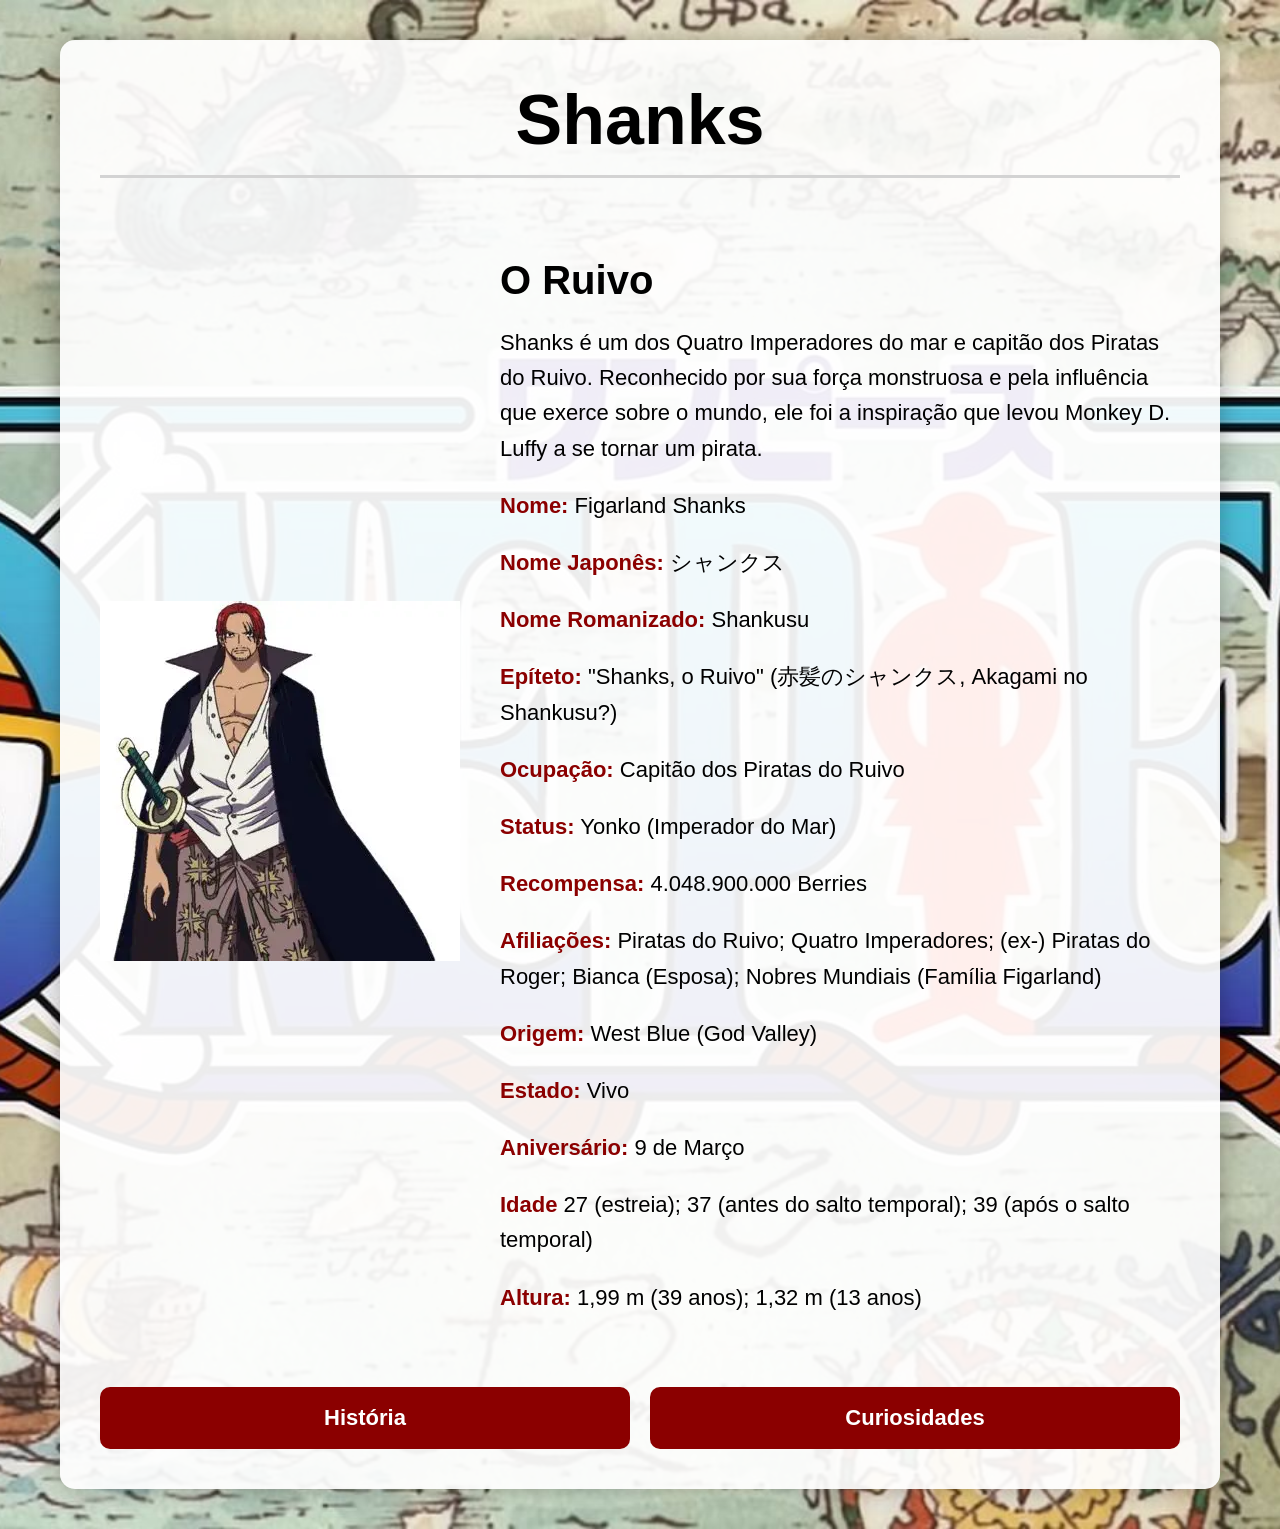
==== index.html @ 96c8075a "melhora" ====
<!DOCTYPE html>
<html lang="pt-BR">

<head>
    <meta charset="UTF-8">
    <meta name="viewport" content="width=device-width, initial-scale=1.0">
    <title>Shanks</title>

    <link rel="stylesheet" href="Site Completo/site.css">
</head>

<body>

    <div class="topoShanks">

        <h1>Shanks</h1>

        <div class="perfil">

            <img src="imagem/shanks.webp" alt="Shanks">

            <div class="info">

                <h2>O Ruivo</h2>

                <p>
                    Shanks é um dos Quatro Imperadores do mar e capitão dos Piratas do Ruivo.
                    Reconhecido por sua força monstruosa e pela influência que exerce sobre o
                    mundo, ele foi a inspiração que levou Monkey D. Luffy a se tornar um pirata.
                </p>

                <p><strong>Nome:</strong> Figarland Shanks</p>
                <p><strong>Nome Japonês:</strong> シャンクス</p>
                <p><strong>Nome Romanizado:</strong> Shankusu</p>
                <p><strong>Epíteto:</strong> "Shanks, o Ruivo" (赤髪のシャンクス, Akagami no Shankusu?)</p>
                <p><strong>Ocupação:</strong> Capitão dos Piratas do Ruivo</p>
                <p><strong>Status:</strong> Yonko (Imperador do Mar)</p>
                <p><strong>Recompensa:</strong> 4.048.900.000 Berries</p>
                <p><strong>Afiliações:</strong> Piratas do Ruivo; 
                    Quatro Imperadores;
                    (ex-) Piratas do Roger; 
                    Bianca (Esposa);
                    Nobres Mundiais (Família Figarland)</p>
                <p><strong>Origem:</strong> West Blue (God Valley)</p>
                <p><strong>Estado:</strong> Vivo</p>
                <p><strong>Aniversário:</strong> 9 de Março</p>
                <p><strong>Idade</strong> 27 (estreia); 37 (antes do salto temporal); 39 (após o salto temporal)</p>
                <p><strong>Altura:</strong> 1,99 m (39 anos);
                    1,32 m (13 anos)</p>

            </div>

        </div>

        <div class="menu">

            <a href="Site Completo/historia.html">História</a>
            <a href="Site Completo/Curiosidades.html">Curiosidades</a>

        </div>

    </div>

</body>

</html>
---- Site Completo/site.css ----
body{
    background-image: url("../imagem/mapa.jpg");
    background-size: cover;
    background-position: center;
    background-repeat: no-repeat;
    margin: 0;
    padding: 40px;
    font-family: Arial, Helvetica, sans-serif;
}
.topoShanks{
     width: 90%;
    max-width: 1400px;
    margin: auto;
    background-color: rgba(255,255,255,0.92);
    border-radius: 15px;
    padding: 40px;
    box-shadow: 0 0 25px rgba(0,0,0,0.3);
}
.topoShanks h1{
    font-size: 70px;
    margin-top: 0;
    text-align: center;
    border-bottom: 3px solid #d3d3d3;
    padding-bottom: 15px;
}
.perfil{
    display: flex;
    align-items: center;
    gap: 40px;
    margin-top: 30px;
    margin-bottom: 50px;
}
.img{
    width: 300px;
    border-radius: 10px;
    box-shadow: 0 0 15px rgba(0,0,0,0.3);
}
.info{
    flex: 1;
}
.info h2{
    font-size: 40px;
    margin-bottom: 20px;
}
.info p{
    font-size: 22px;
    line-height: 1.6;
}
.info strong{
    color: #8B0000;
}
/*menu*/
.menu{
    display: grid;
    grid-template-columns: repeat(2, 1fr);
    gap: 20px;
}
.menu a{
    background-color: #8B0000;
    color: white;
    text-decoration: none;
    text-align: center;
    padding: 18px;
    border-radius: 10px;
    font-size: 22px;
    font-weight: bold;
    transition: 0.3s;
}
/*efeito mouse*/
.menu a:hover{
    background-color: #b22222;
    transform: translateY(-5px);
}
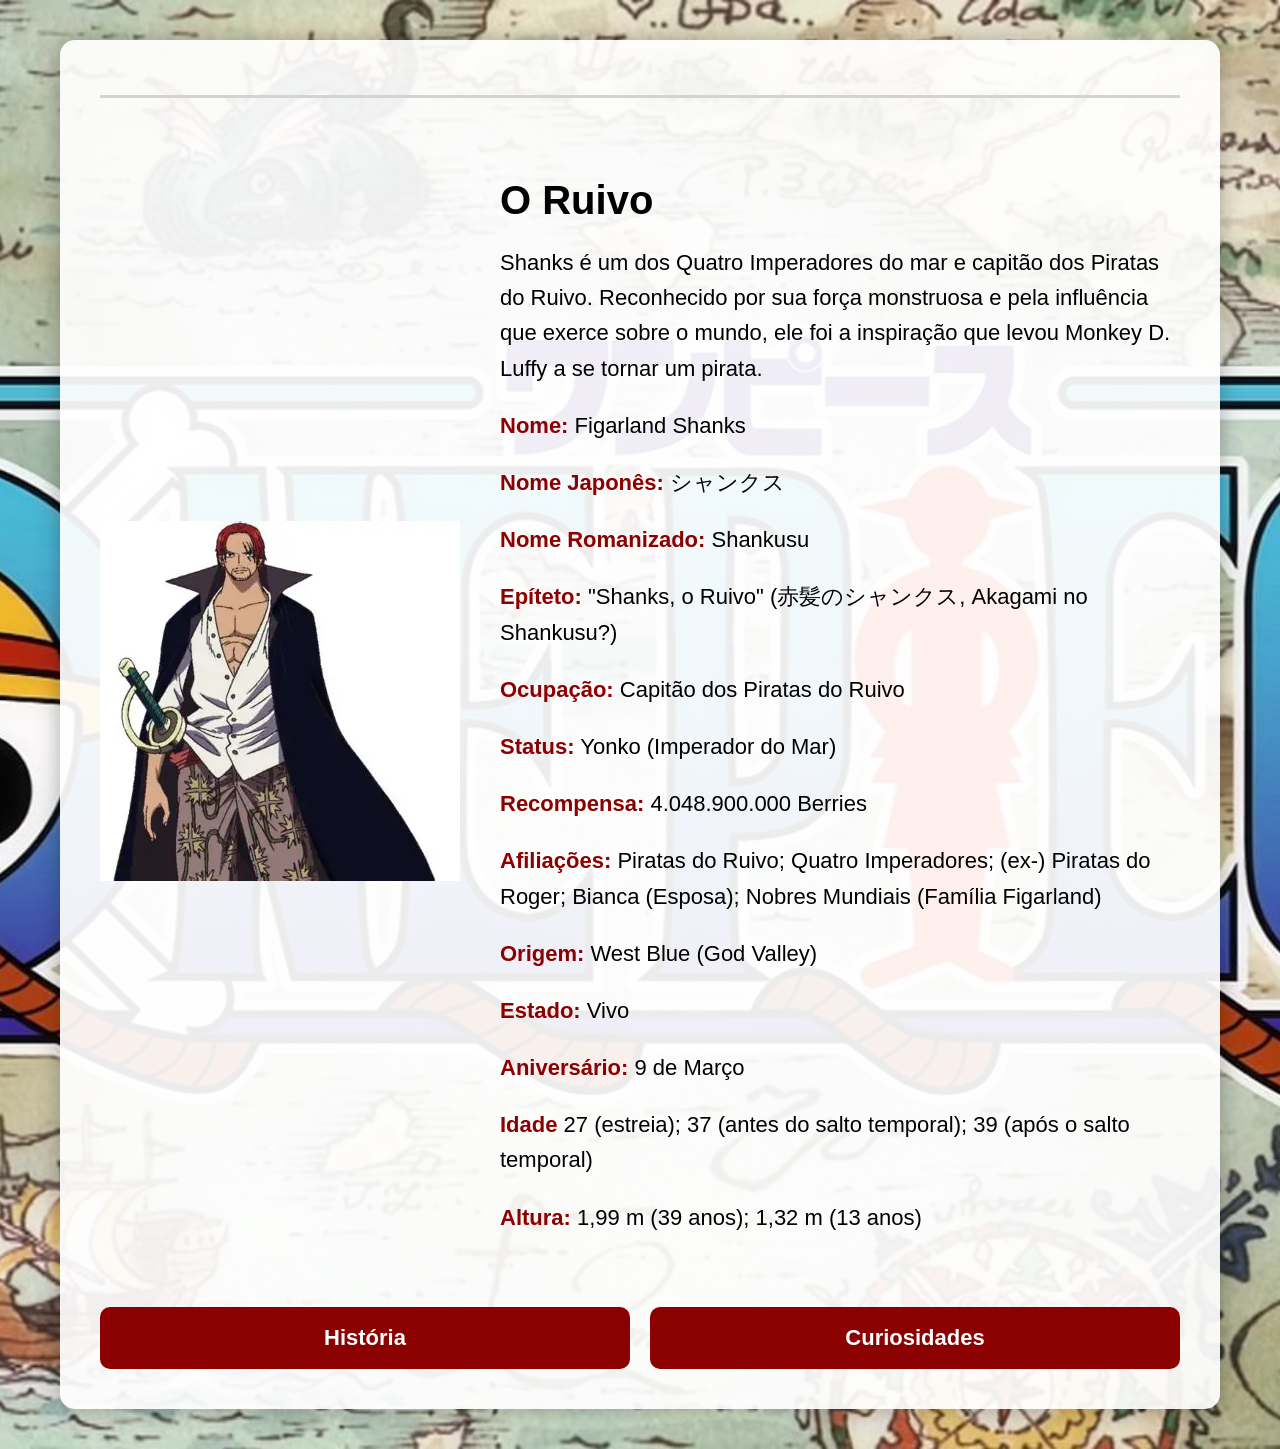
==== commit 71195451: "fvvc" ====
--- a/index.html
+++ b/index.html
@@ -13,11 +13,11 @@
 
     <div class="topoShanks">
 
-        <h1>Shanks</h1>
+        <h1><a href="https://onepiece.fandom.com/pt/wiki/Shanks#cite_note-vivre_card-11"></a></h1>
 
         <div class="perfil">
 
-            <img src="imagem/shanks.webp" alt="Shanks">
+            <img src="Site Completo/imagem/shanks.webp" alt="Shanks">
 
             <div class="info">
 
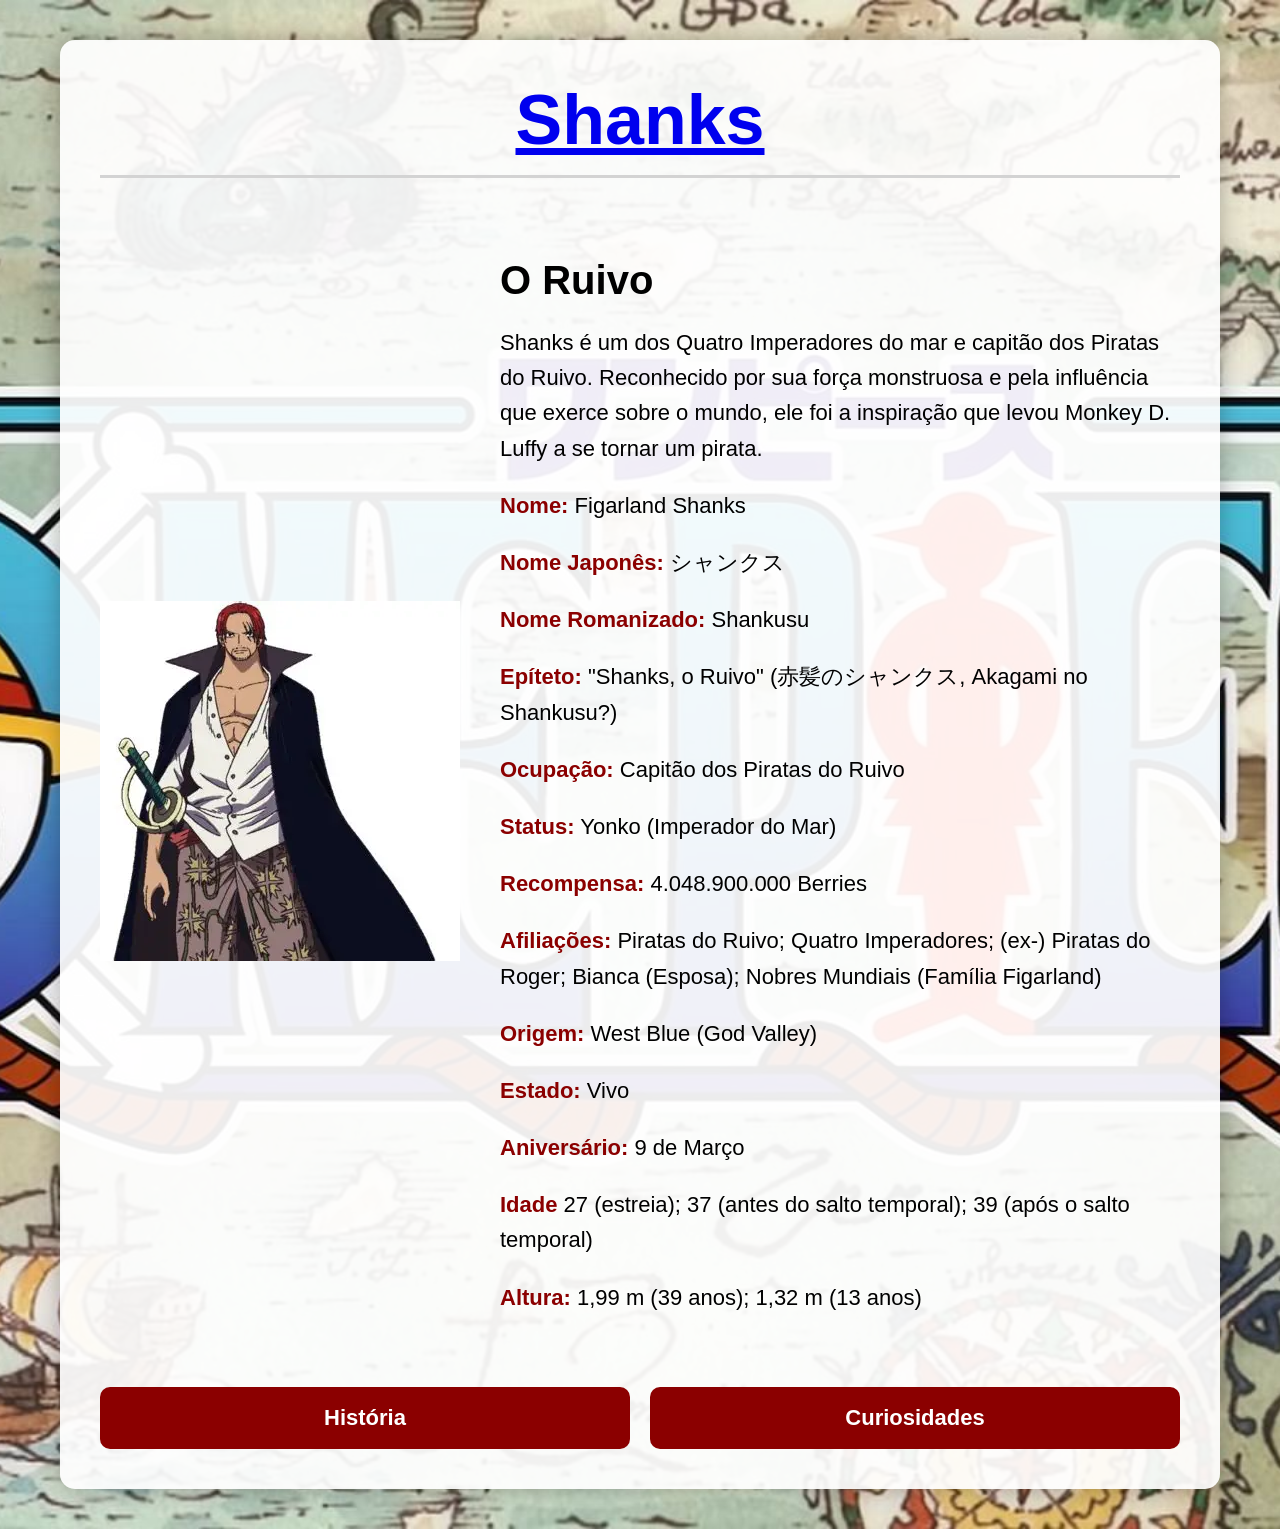
==== commit 1b3d0528: "fcfcfec" ====
--- a/index.html
+++ b/index.html
@@ -13,7 +13,7 @@
 
     <div class="topoShanks">
 
-        <h1><a href="https://onepiece.fandom.com/pt/wiki/Shanks#cite_note-vivre_card-11"></a></h1>
+        <h1><a href="https://onepiece.fandom.com/pt/wiki/Shanks#cite_note-vivre_card-11">Shanks</a></h1>
 
         <div class="perfil">
 
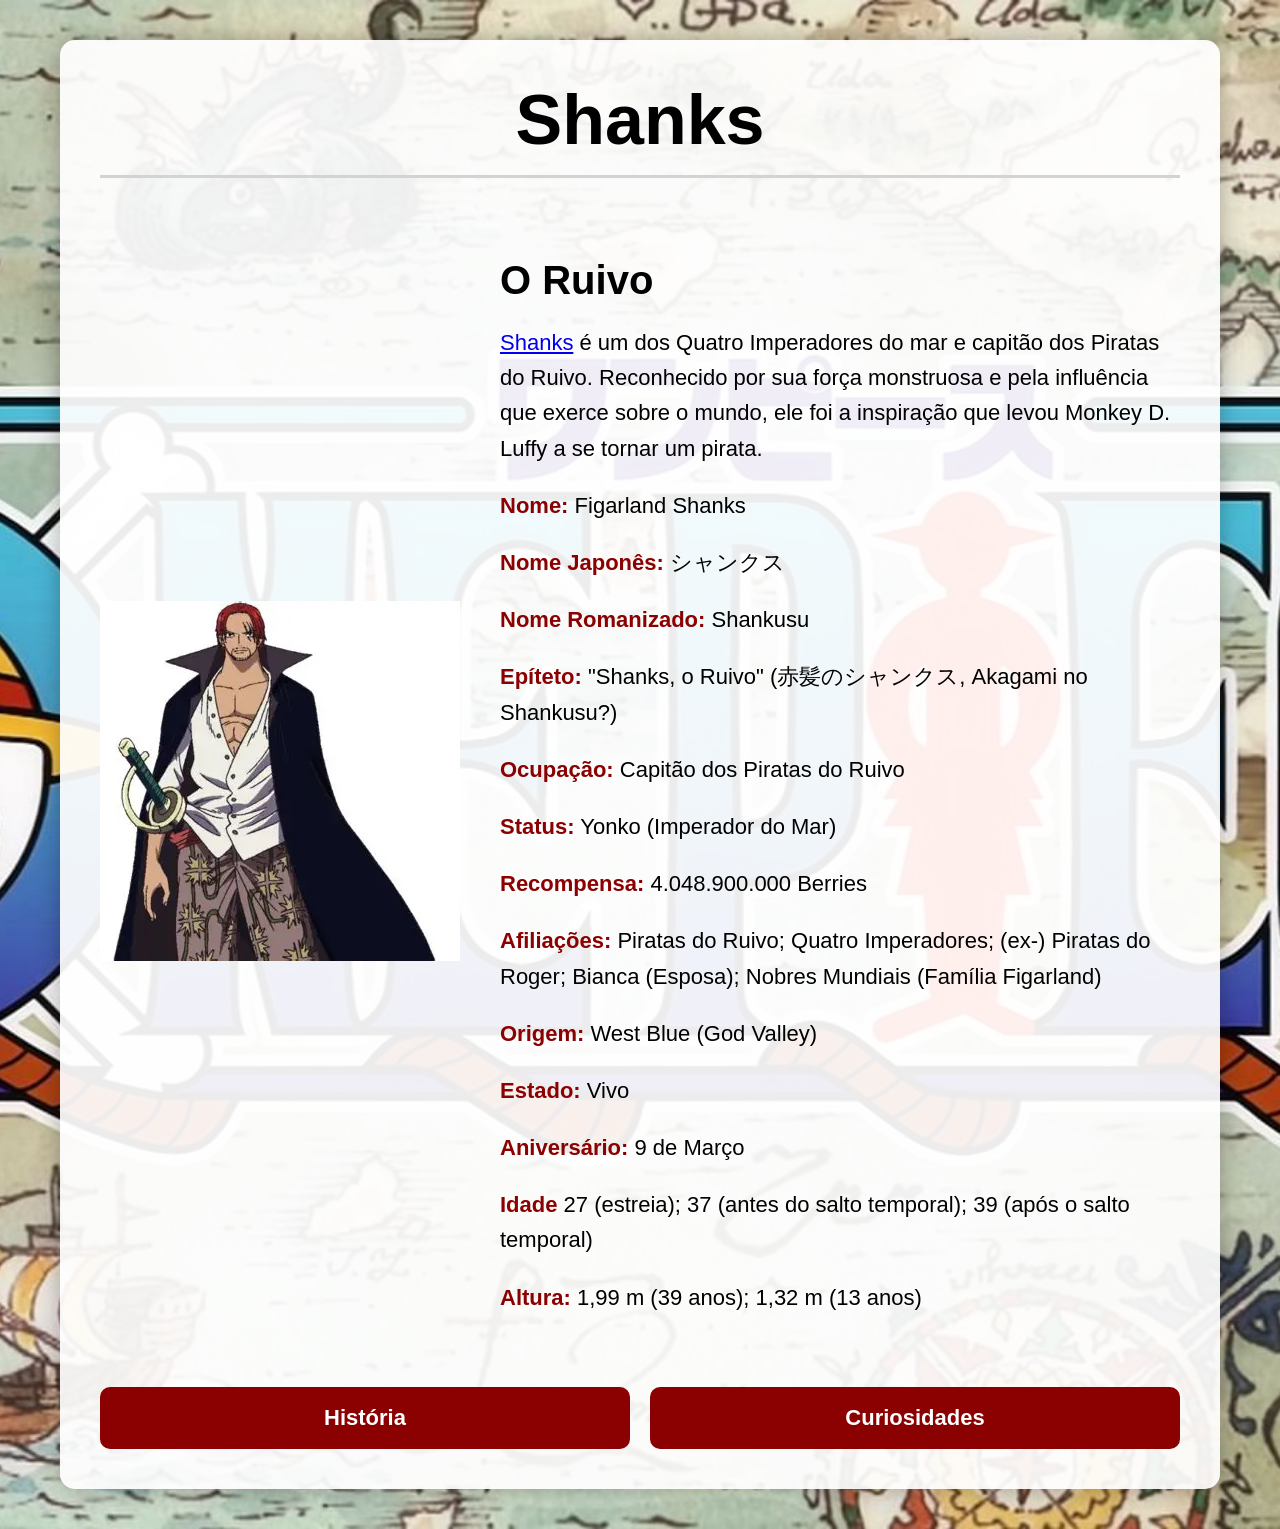
==== commit ce6f9a17: "shanks" ====
--- a/index.html
+++ b/index.html
@@ -13,7 +13,7 @@
 
     <div class="topoShanks">
 
-        <h1><a href="https://onepiece.fandom.com/pt/wiki/Shanks#cite_note-vivre_card-11">Shanks</a></h1>
+        <h1>Shanks</h1>
 
         <div class="perfil">
 
@@ -24,7 +24,7 @@
                 <h2>O Ruivo</h2>
 
                 <p>
-                    Shanks é um dos Quatro Imperadores do mar e capitão dos Piratas do Ruivo.
+                    <a href="https://onepiece.fandom.com/pt/wiki/Shanks#cite_note-vivre_card-11">Shanks</a> é um dos Quatro Imperadores do mar e capitão dos Piratas do Ruivo.
                     Reconhecido por sua força monstruosa e pela influência que exerce sobre o
                     mundo, ele foi a inspiração que levou Monkey D. Luffy a se tornar um pirata.
                 </p>
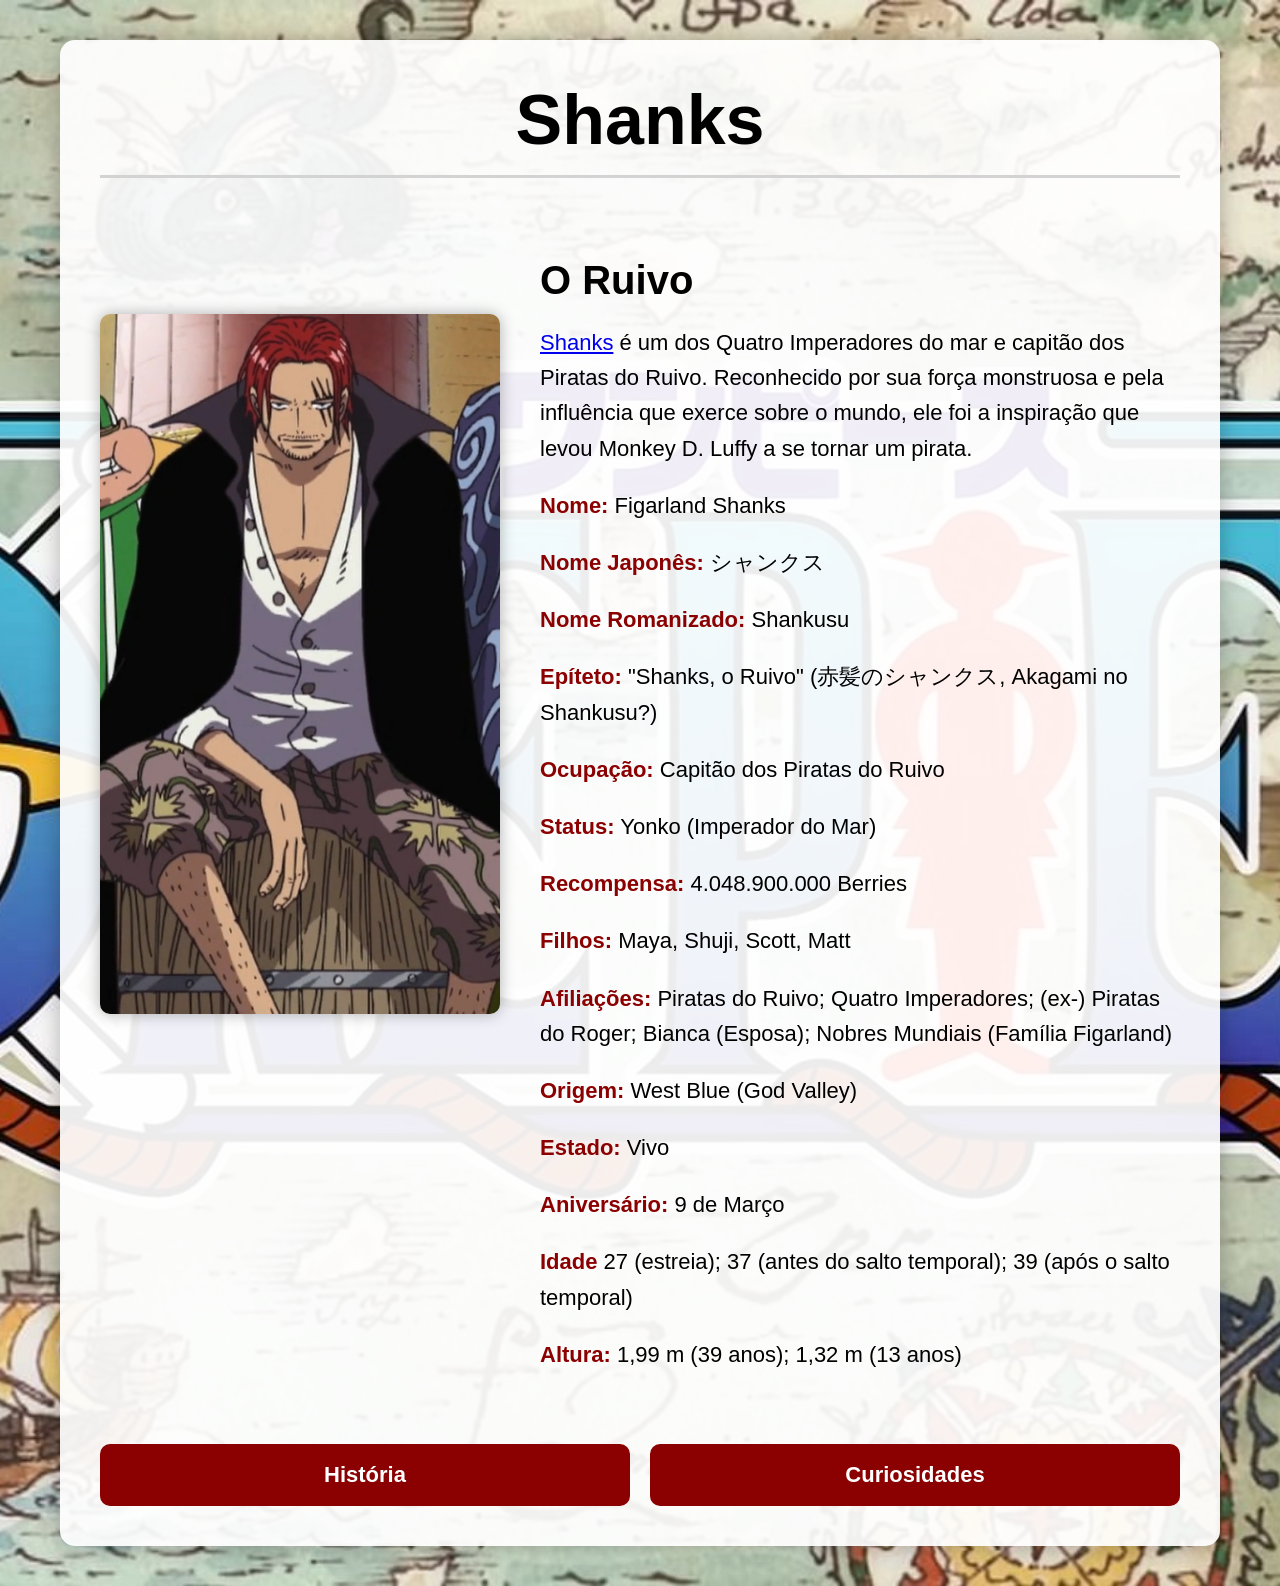
==== commit ec667060: "site completo." ====
--- a/index.html
+++ b/index.html
@@ -6,7 +6,7 @@
     <meta name="viewport" content="width=device-width, initial-scale=1.0">
     <title>Shanks</title>
 
-    <link rel="stylesheet" href="Site Completo/site.css">
+    <link rel="stylesheet" href="site_completo/site.css">
 </head>
 
 <body>
@@ -17,7 +17,8 @@
 
         <div class="perfil">
 
-            <img src="Site Completo/imagem/shanks.webp" alt="Shanks">
+            <input type="checkbox" id="shanksao" class="hidden-checkbox">
+            <label for="shanksao" class="image-side imagem_shanks"></label>
 
             <div class="info">
 
@@ -36,6 +37,7 @@
                 <p><strong>Ocupação:</strong> Capitão dos Piratas do Ruivo</p>
                 <p><strong>Status:</strong> Yonko (Imperador do Mar)</p>
                 <p><strong>Recompensa:</strong> 4.048.900.000 Berries</p>
+                <p><strong>Filhos:</strong> Maya, Shuji, Scott, Matt</p>
                 <p><strong>Afiliações:</strong> Piratas do Ruivo; 
                     Quatro Imperadores;
                     (ex-) Piratas do Roger; 
@@ -54,8 +56,8 @@
 
         <div class="menu">
 
-            <a href="Site Completo/historia.html">História</a>
-            <a href="Site Completo/Curiosidades.html">Curiosidades</a>
+            <a href="site_completo/historia.html">História</a>
+            <a href="site_completo/Curiosidades.html">Curiosidades</a>
 
         </div>
 
--- a/site_completo/site.css
+++ b/site_completo/site.css
@@ -0,0 +1,112 @@
+
+
+body{
+    background-image: url("imagem/mapa.jpg");
+    background-size: cover;
+    background-position: center;
+    background-repeat: no-repeat;
+    margin: 0;
+    padding: 40px;
+    font-family: Arial, Helvetica, sans-serif;
+}
+.topoShanks{
+     width: 90%;
+    max-width: 1400px;
+    margin: auto;
+    background-color: rgba(255,255,255,0.92);
+    border-radius: 15px;
+    padding: 40px;
+    box-shadow: 0 0 25px rgba(0,0,0,0.3);
+}
+.topoShanks h1{
+    font-size: 70px;
+    margin-top: 0;
+    text-align: center;
+    border-bottom: 3px solid #d3d3d3;
+    padding-bottom: 15px;
+}
+.perfil{
+    display: flex;
+    align-items: center;
+    gap: 40px;
+    margin-top: 30px;
+    margin-bottom: 50px;
+}
+.img{
+    width: 300px;
+    border-radius: 10px;
+    box-shadow: 0 0 15px rgba(0,0,0,0.3);
+}
+.info{
+    flex: 1;
+}
+.info h2{
+    font-size: 40px;
+    margin-bottom: 20px;
+}
+.info p{
+    font-size: 22px;
+    line-height: 1.6;
+}
+.info strong{
+    color: #8B0000;
+}
+/*menu*/
+.menu{
+    display: grid;
+    grid-template-columns: repeat(2, 1fr);
+    gap: 20px;
+}
+.menu a{
+    background-color: #8B0000;
+    color: white;
+    text-decoration: none;
+    text-align: center;
+    padding: 18px;
+    border-radius: 10px;
+    font-size: 22px;
+    font-weight: bold;
+    transition: 0.3s;
+}
+/*efeito mouse*/
+.menu a:hover{
+    background-color: #b22222;
+    transform: translateY(-5px);
+}
+
+.hidden-checkbox {
+    display: none;
+}
+
+.image-side {
+    display: inline-block;
+    width: 400px;
+    height: 700px;
+    flex-shrink: 0;
+    cursor: pointer;
+    transition: transform 0.2s, filter 0.2s;
+    background-size: cover;
+    background-position: center;
+    background-repeat: no-repeat;
+    border-radius: 10px;
+    box-shadow: 0 0 15px rgba(0,0,0,0.3);
+    margin-top: -290px;
+    transition: transform 0.3s;
+}
+
+.image-side:hover {
+    transform: scale(1.05);
+}
+
+.image-side:active {
+    transform: translateY(-10px);
+}
+
+.imagem_shanks {
+    background-image: url("imagem/shanks4.png");
+}
+
+.hidden-checkbox:checked + .imagem_shanks {
+    background-image: url("imagem/shanksmanga.png");
+    background-position-y: top;
+}
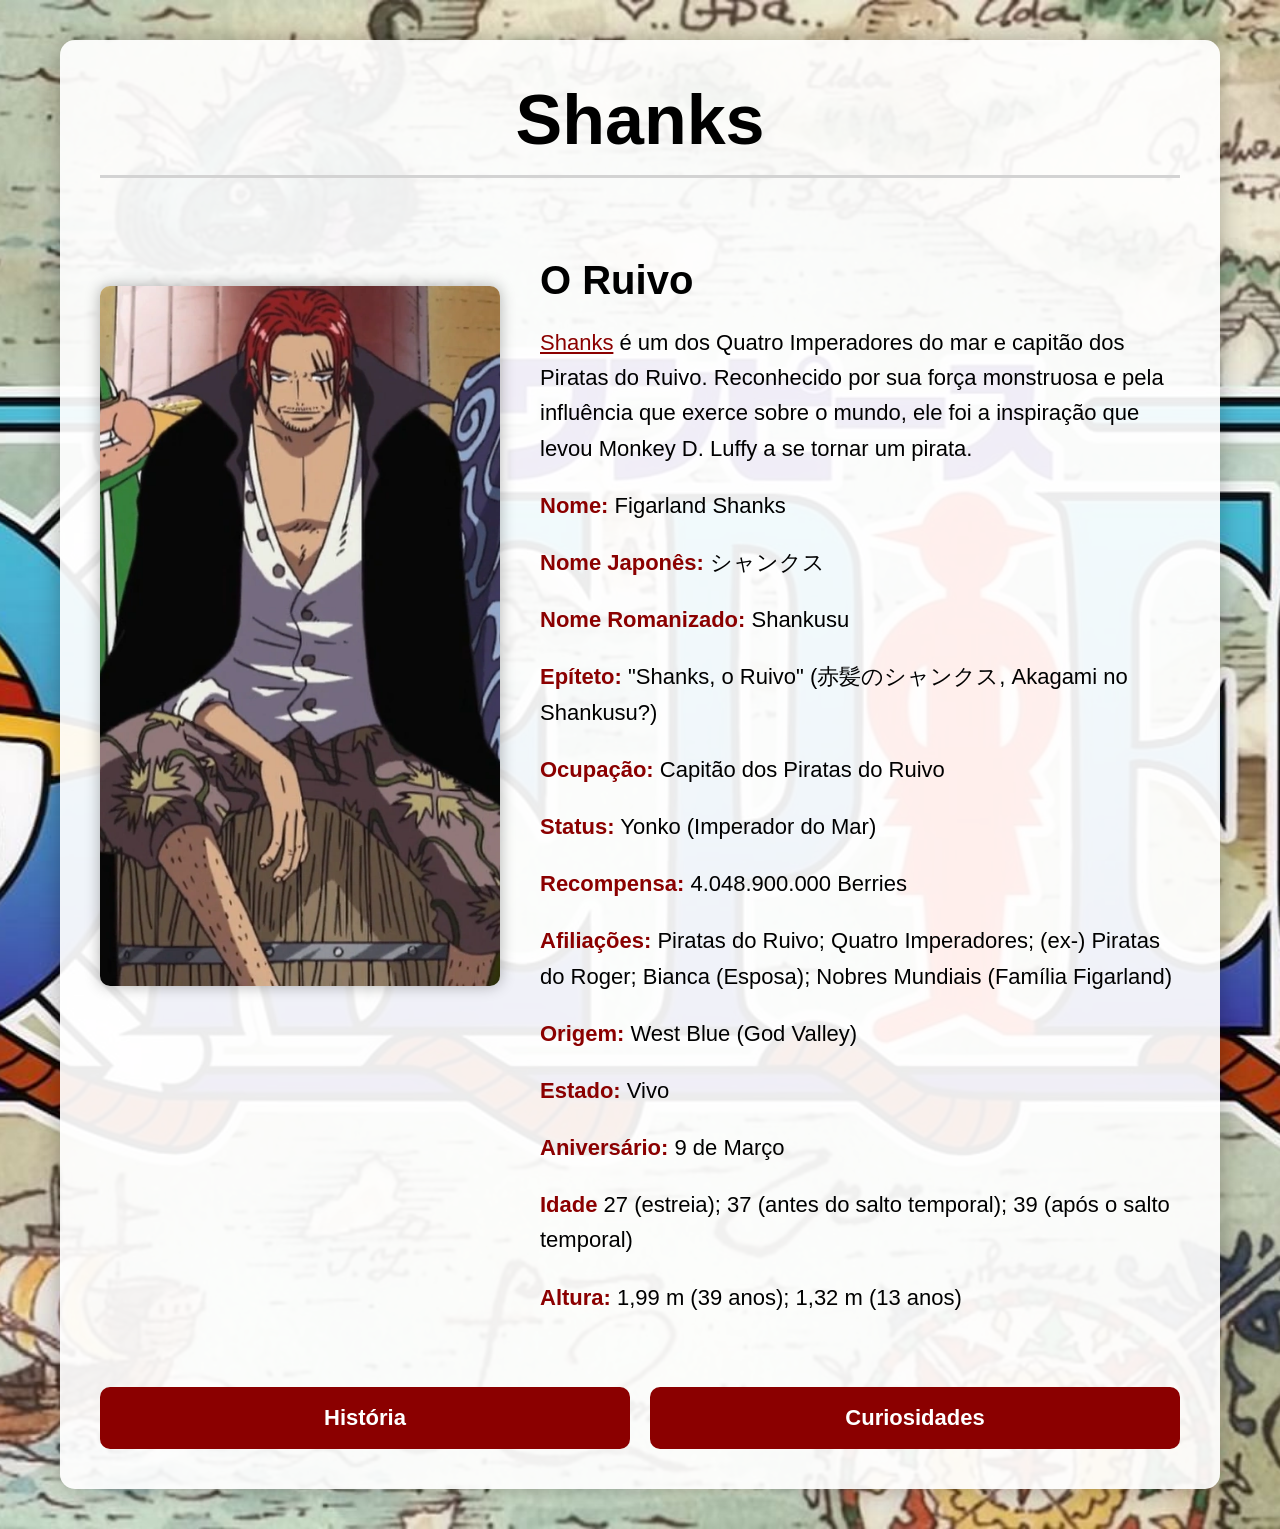
==== commit a0d3a543: "links adicionados e personalizados." ====
--- a/index.html
+++ b/index.html
@@ -25,7 +25,7 @@
                 <h2>O Ruivo</h2>
 
                 <p>
-                    <a href="https://onepiece.fandom.com/pt/wiki/Shanks#cite_note-vivre_card-11">Shanks</a> é um dos Quatro Imperadores do mar e capitão dos Piratas do Ruivo.
+                    <a class="link" href="https://onepiece.fandom.com/pt/wiki/Shanks#cite_note-vivre_card-11">Shanks</a> é um dos Quatro Imperadores do mar e capitão dos Piratas do Ruivo.
                     Reconhecido por sua força monstruosa e pela influência que exerce sobre o
                     mundo, ele foi a inspiração que levou Monkey D. Luffy a se tornar um pirata.
                 </p>
@@ -37,7 +37,6 @@
                 <p><strong>Ocupação:</strong> Capitão dos Piratas do Ruivo</p>
                 <p><strong>Status:</strong> Yonko (Imperador do Mar)</p>
                 <p><strong>Recompensa:</strong> 4.048.900.000 Berries</p>
-                <p><strong>Filhos:</strong> Maya, Shuji, Scott, Matt</p>
                 <p><strong>Afiliações:</strong> Piratas do Ruivo; 
                     Quatro Imperadores;
                     (ex-) Piratas do Roger; 
--- a/site_completo/site.css
+++ b/site_completo/site.css
@@ -98,6 +98,10 @@
     transform: scale(1.05);
 }
 
+.link {
+    color: #8B0000;
+}
+
 .image-side:active {
     transform: translateY(-10px);
 }
